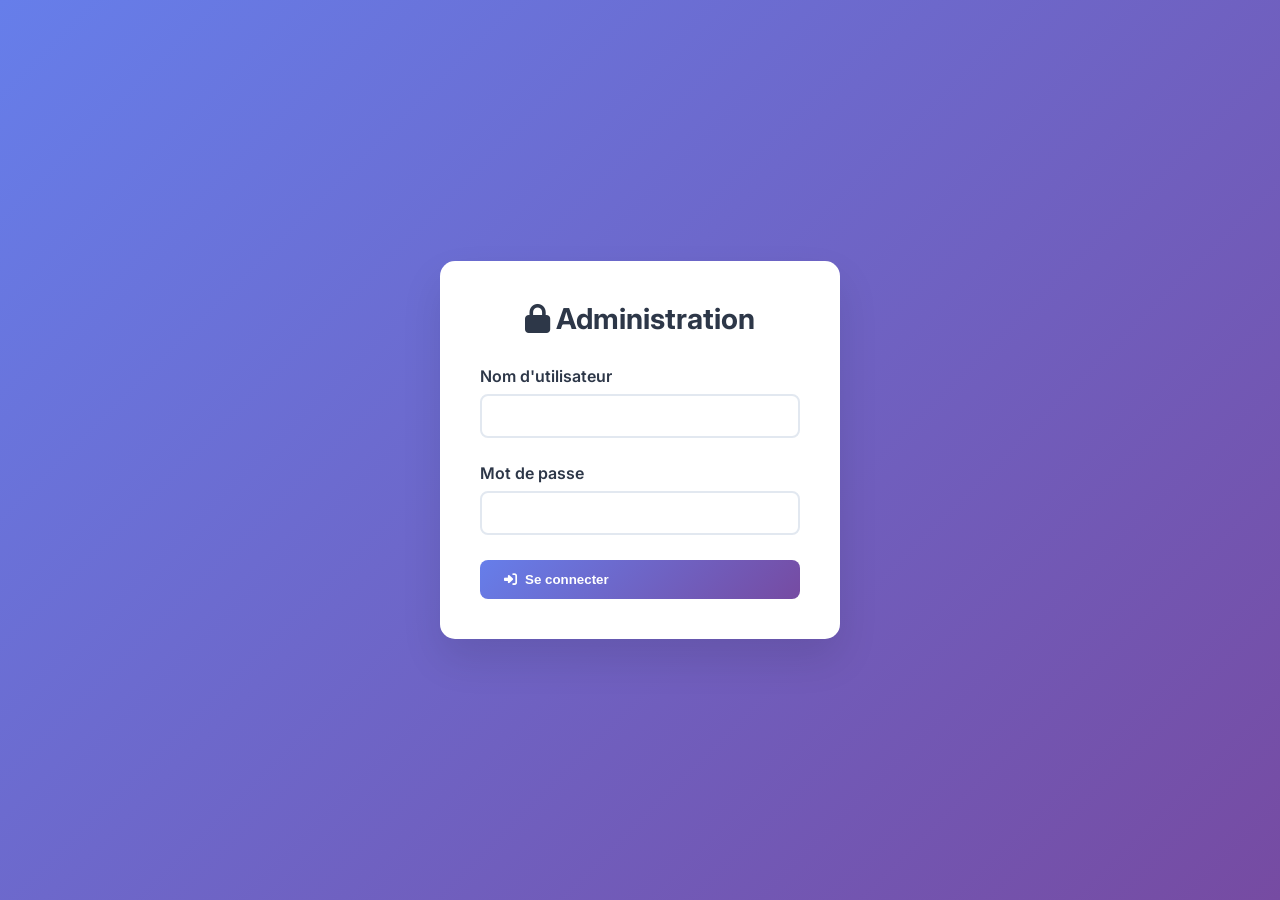
==== admin.html @ 39a8348c "fix: Merge remote changes and resolve conflicts" ====
<!DOCTYPE html>
<html lang="fr">
<head>
    <meta charset="UTF-8">
    <meta name="viewport" content="width=device-width, initial-scale=1.0">
    <title>Administration - Portfolio Pascal Eloumou</title>
    <link href="https://fonts.googleapis.com/css2?family=Inter:wght@300;400;500;600;700&display=swap" rel="stylesheet">
    <link rel="stylesheet" href="https://cdnjs.cloudflare.com/ajax/libs/font-awesome/6.4.0/css/all.min.css">
    <style>
        * {
            margin: 0;
            padding: 0;
            box-sizing: border-box;
        }

        body {
            font-family: 'Inter', sans-serif;
            background: linear-gradient(135deg, #667eea 0%, #764ba2 100%);
            min-height: 100vh;
            color: #333;
        }

        .admin-container {
            max-width: 1400px;
            margin: 0 auto;
            padding: 20px;
        }

        .admin-header {
            background: white;
            border-radius: 15px;
            padding: 20px 30px;
            margin-bottom: 30px;
            box-shadow: 0 10px 30px rgba(0,0,0,0.1);
            display: flex;
            justify-content: space-between;
            align-items: center;
        }

        .admin-title {
            font-size: 2rem;
            font-weight: 700;
            color: #2d3748;
        }

        .admin-actions {
            display: flex;
            gap: 15px;
        }

        .btn {
            padding: 12px 24px;
            border: none;
            border-radius: 8px;
            font-weight: 600;
            cursor: pointer;
            transition: all 0.3s ease;
            text-decoration: none;
            display: inline-flex;
            align-items: center;
            gap: 8px;
        }

        .btn-primary {
            background: linear-gradient(135deg, #667eea 0%, #764ba2 100%);
            color: white;
        }

        .btn-secondary {
            background: #f7fafc;
            color: #4a5568;
            border: 2px solid #e2e8f0;
        }

        .btn:hover {
            transform: translateY(-2px);
            box-shadow: 0 5px 15px rgba(0,0,0,0.2);
        }

        .admin-grid {
            display: grid;
            grid-template-columns: 300px 1fr;
            gap: 30px;
        }

        .admin-sidebar {
            background: white;
            border-radius: 15px;
            padding: 30px;
            box-shadow: 0 10px 30px rgba(0,0,0,0.1);
            height: fit-content;
        }

        .admin-content {
            background: white;
            border-radius: 15px;
            padding: 30px;
            box-shadow: 0 10px 30px rgba(0,0,0,0.1);
            min-height: 600px;
        }

        .sidebar-menu {
            list-style: none;
        }

        .sidebar-menu li {
            margin-bottom: 10px;
        }

        .sidebar-menu a {
            display: flex;
            align-items: center;
            gap: 12px;
            padding: 15px 20px;
            text-decoration: none;
            color: #4a5568;
            border-radius: 10px;
            transition: all 0.3s ease;
            font-weight: 500;
        }

        .sidebar-menu a:hover,
        .sidebar-menu a.active {
            background: linear-gradient(135deg, #667eea 0%, #764ba2 100%);
            color: white;
            transform: translateX(5px);
        }

        .form-group {
            margin-bottom: 25px;
        }

        .form-label {
            display: block;
            margin-bottom: 8px;
            font-weight: 600;
            color: #2d3748;
        }

        .form-input,
        .form-textarea,
        .form-select {
            width: 100%;
            padding: 12px 16px;
            border: 2px solid #e2e8f0;
            border-radius: 8px;
            font-size: 14px;
            transition: border-color 0.3s ease;
        }

        .form-input:focus,
        .form-textarea:focus,
        .form-select:focus {
            outline: none;
            border-color: #667eea;
            box-shadow: 0 0 0 3px rgba(102, 126, 234, 0.1);
        }

        .form-textarea {
            min-height: 120px;
            resize: vertical;
        }

        .login-container {
            display: flex;
            justify-content: center;
            align-items: center;
            min-height: 100vh;
            padding: 20px;
        }

        .login-form {
            background: white;
            padding: 40px;
            border-radius: 15px;
            box-shadow: 0 20px 40px rgba(0,0,0,0.1);
            width: 100%;
            max-width: 400px;
        }

        .login-title {
            text-align: center;
            margin-bottom: 30px;
            font-size: 1.8rem;
            font-weight: 700;
            color: #2d3748;
        }

        .alert {
            padding: 12px 16px;
            border-radius: 8px;
            margin-bottom: 20px;
            font-weight: 500;
        }

        .alert-success {
            background: #f0fff4;
            color: #22543d;
            border: 1px solid #9ae6b4;
        }

        .alert-error {
            background: #fed7d7;
            color: #742a2a;
            border: 1px solid #feb2b2;
        }

        .hidden {
            display: none;
        }

        .loading {
            display: inline-flex;
            align-items: center;
            gap: 8px;
        }

        .spinner {
            width: 16px;
            height: 16px;
            border: 2px solid #ffffff;
            border-top: 2px solid transparent;
            border-radius: 50%;
            animation: spin 1s linear infinite;
        }

        @keyframes spin {
            0% { transform: rotate(0deg); }
            100% { transform: rotate(360deg); }
        }

        .file-upload {
            position: relative;
            display: inline-block;
            cursor: pointer;
            width: 100%;
        }

        .file-upload input[type=file] {
            position: absolute;
            opacity: 0;
            width: 100%;
            height: 100%;
            cursor: pointer;
        }

        .file-upload-label {
            display: flex;
            align-items: center;
            justify-content: center;
            gap: 10px;
            padding: 40px 20px;
            border: 2px dashed #cbd5e0;
            border-radius: 8px;
            background: #f7fafc;
            transition: all 0.3s ease;
        }

        .file-upload:hover .file-upload-label {
            border-color: #667eea;
            background: #edf2f7;
        }

        @media (max-width: 768px) {
            .admin-grid {
                grid-template-columns: 1fr;
            }
            
            .admin-header {
                flex-direction: column;
                gap: 20px;
                text-align: center;
            }
        }
    </style>
</head>
<body>
    <!-- Login Form -->
    <div id="loginContainer" class="login-container">
        <form id="loginForm" class="login-form">
            <h2 class="login-title">
                <i class="fas fa-lock"></i>
                Administration
            </h2>
            <div id="loginAlert"></div>
            <div class="form-group">
                <label class="form-label" for="username">Nom d'utilisateur</label>
                <input type="text" id="username" class="form-input" required>
            </div>
            <div class="form-group">
                <label class="form-label" for="password">Mot de passe</label>
                <input type="password" id="password" class="form-input" required>
            </div>
            <button type="submit" class="btn btn-primary" style="width: 100%;">
                <i class="fas fa-sign-in-alt"></i>
                Se connecter
            </button>
        </form>
    </div>

    <!-- Admin Interface -->
    <div id="adminInterface" class="admin-container hidden">
        <header class="admin-header">
            <h1 class="admin-title">
                <i class="fas fa-cog"></i>
                Administration Portfolio
            </h1>
            <div class="admin-actions">
                <a href="index.html" target="_blank" class="btn btn-secondary">
                    <i class="fas fa-eye"></i>
                    Voir le site
                </a>
                <button id="saveAllBtn" class="btn btn-primary">
                    <i class="fas fa-save"></i>
                    Sauvegarder
                </button>
                <button id="logoutBtn" class="btn btn-secondary">
                    <i class="fas fa-sign-out-alt"></i>
                    Déconnexion
                </button>
            </div>
        </header>

        <div class="admin-grid">
            <aside class="admin-sidebar">
                <ul class="sidebar-menu">
                    <li><a href="#" data-section="dashboard" class="active">
                        <i class="fas fa-chart-dashboard"></i>
                        Tableau de bord
                    </a></li>
                    <li><a href="#" data-section="profile">
                        <i class="fas fa-user"></i>
                        Profil
                    </a></li>
                    <li><a href="#" data-section="experiences">
                        <i class="fas fa-briefcase"></i>
                        Expériences
                    </a></li>
                    <li><a href="#" data-section="education">
                        <i class="fas fa-graduation-cap"></i>
                        Formation
                    </a></li>
                    <li><a href="#" data-section="skills">
                        <i class="fas fa-code"></i>
                        Compétences
                    </a></li>
                    <li><a href="#" data-section="projects">
                        <i class="fas fa-project-diagram"></i>
                        Projets
                    </a></li>
                    <li><a href="#" data-section="visitors">
                        <i class="fas fa-users"></i>
                        Visiteurs
                    </a></li>
                    <li><a href="#" data-section="seo">
                        <i class="fas fa-search"></i>
                        SEO
                    </a></li>
                    <li><a href="#" data-section="settings">
                        <i class="fas fa-cog"></i>
                        Paramètres
                    </a></li>
                </ul>
            </aside>

            <main class="admin-content">
                <div id="contentArea">
                    <!-- Le contenu sera chargé dynamiquement ici -->
                </div>
            </main>
        </div>
    </div>

    <script src="database.js"></script>
    <script src="upload-handler.js"></script>
    <script src="preview-system.js"></script>
    <script src="admin.js"></script>
</body>
</html>
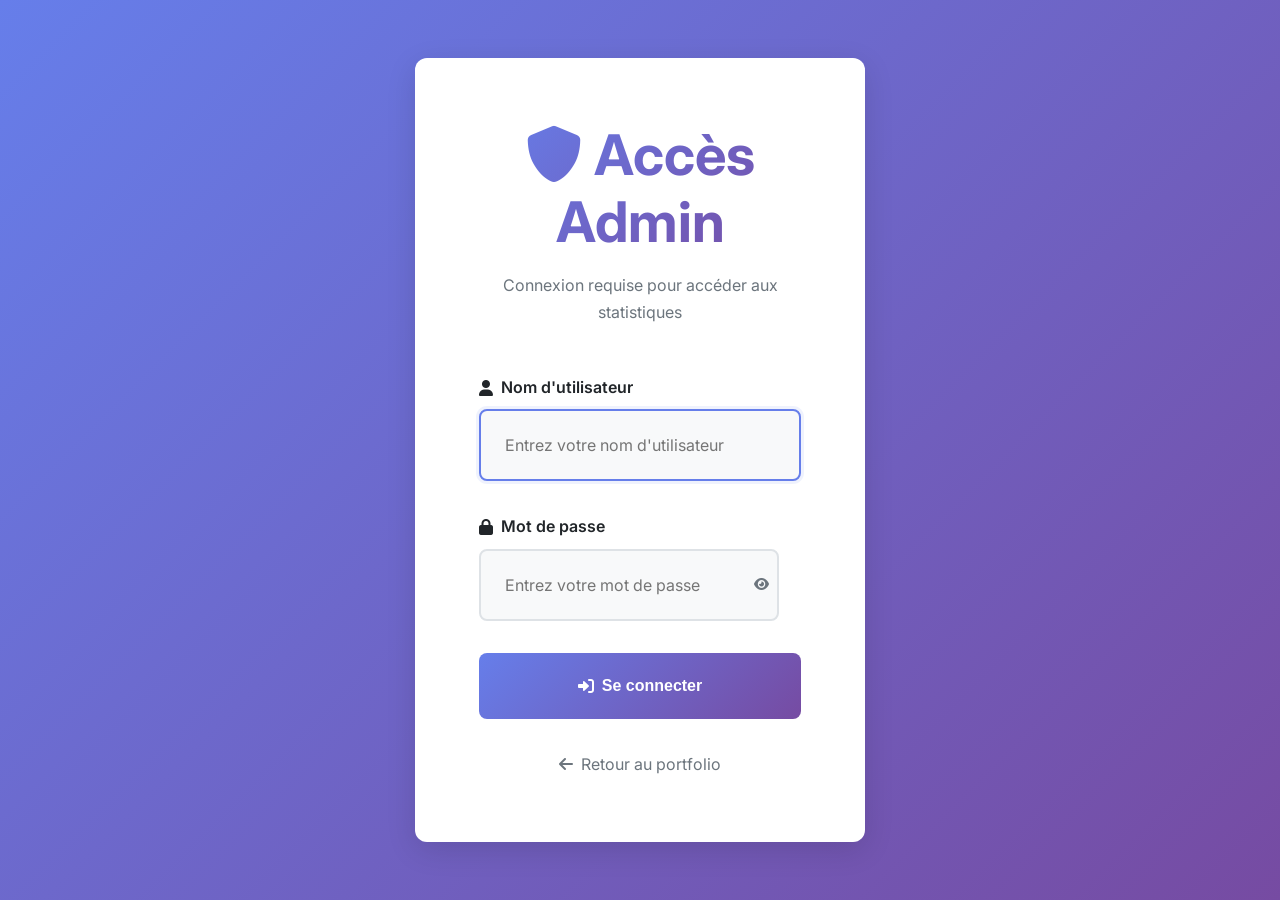
==== commit e35c192f: "feat: Ajout systÃ¨me admin avec authentification, analytics et sÃ©curisation des identifiants" ====
--- a/admin.html
+++ b/admin.html
@@ -3,377 +3,209 @@
 <head>
     <meta charset="UTF-8">
     <meta name="viewport" content="width=device-width, initial-scale=1.0">
-    <title>Administration - Portfolio Pascal Eloumou</title>
-    <link href="https://fonts.googleapis.com/css2?family=Inter:wght@300;400;500;600;700&display=swap" rel="stylesheet">
-    <link rel="stylesheet" href="https://cdnjs.cloudflare.com/ajax/libs/font-awesome/6.4.0/css/all.min.css">
+    <title>Admin - Statistiques de Visites | Pascal Aurèle ELOUMOU</title>
+    <link rel="stylesheet" href="styles.css">
+    <link href="https://cdnjs.cloudflare.com/ajax/libs/font-awesome/6.0.0/css/all.min.css" rel="stylesheet">
+    <link href="https://fonts.googleapis.com/css2?family=Inter:wght@300;400;500;600;700;800&display=swap" rel="stylesheet">
     <style>
-        * {
-            margin: 0;
-            padding: 0;
-            box-sizing: border-box;
-        }
-
-        body {
-            font-family: 'Inter', sans-serif;
-            background: linear-gradient(135deg, #667eea 0%, #764ba2 100%);
-            min-height: 100vh;
-            color: #333;
-        }
-
         .admin-container {
             max-width: 1400px;
             margin: 0 auto;
-            padding: 20px;
-        }
-
+            padding: var(--space-xl);
+            background: var(--bg-secondary);
+            min-height: 100vh;
+        }
+        
         .admin-header {
-            background: white;
-            border-radius: 15px;
-            padding: 20px 30px;
-            margin-bottom: 30px;
-            box-shadow: 0 10px 30px rgba(0,0,0,0.1);
+            background: var(--gradient-primary);
+            color: white;
+            padding: var(--space-xl);
+            border-radius: var(--radius-lg);
+            margin-bottom: var(--space-xl);
             display: flex;
             justify-content: space-between;
             align-items: center;
         }
-
-        .admin-title {
-            font-size: 2rem;
-            font-weight: 700;
-            color: #2d3748;
-        }
-
-        .admin-actions {
-            display: flex;
-            gap: 15px;
-        }
-
-        .btn {
-            padding: 12px 24px;
-            border: none;
-            border-radius: 8px;
-            font-weight: 600;
-            cursor: pointer;
-            transition: all 0.3s ease;
+        
+        .admin-header h1 {
+            color: white;
+            margin: 0;
+        }
+        
+        .back-btn {
+            background: rgba(255, 255, 255, 0.2);
+            color: white;
+            border: 2px solid white;
+            padding: var(--space-sm) var(--space-lg);
+            border-radius: var(--radius-md);
             text-decoration: none;
             display: inline-flex;
             align-items: center;
-            gap: 8px;
-        }
-
-        .btn-primary {
-            background: linear-gradient(135deg, #667eea 0%, #764ba2 100%);
-            color: white;
-        }
-
-        .btn-secondary {
-            background: #f7fafc;
-            color: #4a5568;
-            border: 2px solid #e2e8f0;
-        }
-
-        .btn:hover {
+            gap: var(--space-xs);
+            transition: all var(--transition-base);
+        }
+        
+        .back-btn:hover {
+            background: white;
+            color: var(--primary);
+        }
+        
+        .stats-grid {
+            display: grid;
+            grid-template-columns: repeat(auto-fit, minmax(250px, 1fr));
+            gap: var(--space-lg);
+            margin-bottom: var(--space-xl);
+        }
+        
+        .stat-card {
+            background: var(--bg-primary);
+            padding: var(--space-lg);
+            border-radius: var(--radius-lg);
+            box-shadow: var(--shadow-md);
+            transition: transform var(--transition-base);
+        }
+        
+        .stat-card:hover {
+            transform: translateY(-5px);
+        }
+        
+        .stat-card h3 {
+            color: var(--text-secondary);
+            font-size: 0.9rem;
+            margin-bottom: var(--space-sm);
+            text-transform: uppercase;
+            letter-spacing: 1px;
+        }
+        
+        .stat-value {
+            font-size: 2.5rem;
+            font-weight: var(--font-weight-extrabold);
+            background: var(--gradient-primary);
+            -webkit-background-clip: text;
+            -webkit-text-fill-color: transparent;
+            background-clip: text;
+        }
+        
+        .charts-section {
+            display: grid;
+            grid-template-columns: repeat(auto-fit, minmax(400px, 1fr));
+            gap: var(--space-xl);
+            margin-bottom: var(--space-xl);
+        }
+        
+        .chart-card {
+            background: var(--bg-primary);
+            padding: var(--space-lg);
+            border-radius: var(--radius-lg);
+            box-shadow: var(--shadow-md);
+        }
+        
+        .chart-card h2 {
+            color: var(--primary);
+            margin-bottom: var(--space-lg);
+            border-bottom: 2px solid var(--border-color);
+            padding-bottom: var(--space-sm);
+        }
+        
+        .chart-item {
+            display: flex;
+            justify-content: space-between;
+            align-items: center;
+            padding: var(--space-sm);
+            margin-bottom: var(--space-xs);
+            background: var(--bg-secondary);
+            border-radius: var(--radius-sm);
+        }
+        
+        .chart-label {
+            font-weight: var(--font-weight-medium);
+            color: var(--text-primary);
+        }
+        
+        .chart-bar {
+            height: 8px;
+            background: var(--gradient-primary);
+            border-radius: var(--radius-full);
+            margin-top: var(--space-xs);
+        }
+        
+        .loading {
+            text-align: center;
+            padding: var(--space-2xl);
+            color: var(--text-secondary);
+        }
+        
+        .no-data {
+            text-align: center;
+            padding: var(--space-2xl);
+            color: var(--text-secondary);
+        }
+        
+        .refresh-btn {
+            background: var(--gradient-primary);
+            color: white;
+            border: none;
+            padding: var(--space-sm) var(--space-lg);
+            border-radius: var(--radius-md);
+            cursor: pointer;
+            font-weight: var(--font-weight-semibold);
+            display: inline-flex;
+            align-items: center;
+            gap: var(--space-xs);
+            margin-top: var(--space-md);
+        }
+        
+        .refresh-btn:hover {
             transform: translateY(-2px);
-            box-shadow: 0 5px 15px rgba(0,0,0,0.2);
-        }
-
-        .admin-grid {
-            display: grid;
-            grid-template-columns: 300px 1fr;
-            gap: 30px;
-        }
-
-        .admin-sidebar {
-            background: white;
-            border-radius: 15px;
-            padding: 30px;
-            box-shadow: 0 10px 30px rgba(0,0,0,0.1);
-            height: fit-content;
-        }
-
-        .admin-content {
-            background: white;
-            border-radius: 15px;
-            padding: 30px;
-            box-shadow: 0 10px 30px rgba(0,0,0,0.1);
-            min-height: 600px;
-        }
-
-        .sidebar-menu {
-            list-style: none;
-        }
-
-        .sidebar-menu li {
-            margin-bottom: 10px;
-        }
-
-        .sidebar-menu a {
-            display: flex;
-            align-items: center;
-            gap: 12px;
-            padding: 15px 20px;
-            text-decoration: none;
-            color: #4a5568;
-            border-radius: 10px;
-            transition: all 0.3s ease;
-            font-weight: 500;
-        }
-
-        .sidebar-menu a:hover,
-        .sidebar-menu a.active {
-            background: linear-gradient(135deg, #667eea 0%, #764ba2 100%);
-            color: white;
-            transform: translateX(5px);
-        }
-
-        .form-group {
-            margin-bottom: 25px;
-        }
-
-        .form-label {
-            display: block;
-            margin-bottom: 8px;
-            font-weight: 600;
-            color: #2d3748;
-        }
-
-        .form-input,
-        .form-textarea,
-        .form-select {
-            width: 100%;
-            padding: 12px 16px;
-            border: 2px solid #e2e8f0;
-            border-radius: 8px;
-            font-size: 14px;
-            transition: border-color 0.3s ease;
-        }
-
-        .form-input:focus,
-        .form-textarea:focus,
-        .form-select:focus {
-            outline: none;
-            border-color: #667eea;
-            box-shadow: 0 0 0 3px rgba(102, 126, 234, 0.1);
-        }
-
-        .form-textarea {
-            min-height: 120px;
-            resize: vertical;
-        }
-
-        .login-container {
-            display: flex;
-            justify-content: center;
-            align-items: center;
-            min-height: 100vh;
-            padding: 20px;
-        }
-
-        .login-form {
-            background: white;
-            padding: 40px;
-            border-radius: 15px;
-            box-shadow: 0 20px 40px rgba(0,0,0,0.1);
-            width: 100%;
-            max-width: 400px;
-        }
-
-        .login-title {
-            text-align: center;
-            margin-bottom: 30px;
-            font-size: 1.8rem;
-            font-weight: 700;
-            color: #2d3748;
-        }
-
-        .alert {
-            padding: 12px 16px;
-            border-radius: 8px;
-            margin-bottom: 20px;
-            font-weight: 500;
-        }
-
-        .alert-success {
-            background: #f0fff4;
-            color: #22543d;
-            border: 1px solid #9ae6b4;
-        }
-
-        .alert-error {
-            background: #fed7d7;
-            color: #742a2a;
-            border: 1px solid #feb2b2;
-        }
-
-        .hidden {
-            display: none;
-        }
-
-        .loading {
-            display: inline-flex;
-            align-items: center;
-            gap: 8px;
-        }
-
-        .spinner {
-            width: 16px;
-            height: 16px;
-            border: 2px solid #ffffff;
-            border-top: 2px solid transparent;
-            border-radius: 50%;
-            animation: spin 1s linear infinite;
-        }
-
-        @keyframes spin {
-            0% { transform: rotate(0deg); }
-            100% { transform: rotate(360deg); }
-        }
-
-        .file-upload {
-            position: relative;
-            display: inline-block;
-            cursor: pointer;
-            width: 100%;
-        }
-
-        .file-upload input[type=file] {
-            position: absolute;
-            opacity: 0;
-            width: 100%;
-            height: 100%;
-            cursor: pointer;
-        }
-
-        .file-upload-label {
-            display: flex;
-            align-items: center;
-            justify-content: center;
-            gap: 10px;
-            padding: 40px 20px;
-            border: 2px dashed #cbd5e0;
-            border-radius: 8px;
-            background: #f7fafc;
-            transition: all 0.3s ease;
-        }
-
-        .file-upload:hover .file-upload-label {
-            border-color: #667eea;
-            background: #edf2f7;
-        }
-
+            box-shadow: var(--shadow-md);
+        }
+        
         @media (max-width: 768px) {
-            .admin-grid {
+            .charts-section {
                 grid-template-columns: 1fr;
             }
             
             .admin-header {
                 flex-direction: column;
-                gap: 20px;
+                gap: var(--space-md);
                 text-align: center;
             }
         }
     </style>
 </head>
 <body>
-    <!-- Login Form -->
-    <div id="loginContainer" class="login-container">
-        <form id="loginForm" class="login-form">
-            <h2 class="login-title">
-                <i class="fas fa-lock"></i>
-                Administration
-            </h2>
-            <div id="loginAlert"></div>
-            <div class="form-group">
-                <label class="form-label" for="username">Nom d'utilisateur</label>
-                <input type="text" id="username" class="form-input" required>
+    <div class="admin-container">
+        <div class="admin-header">
+            <h1><i class="fas fa-chart-line"></i> Statistiques de Visites</h1>
+            <div style="display: flex; gap: var(--space-sm);">
+                <button onclick="AuthSystem.logout(); window.location.href='login.html';" class="back-btn" style="background: rgba(255, 0, 0, 0.1); border-color: rgba(255, 0, 0, 0.3);">
+                    <i class="fas fa-sign-out-alt"></i> Déconnexion
+                </button>
+                <a href="index.html" class="back-btn">
+                    <i class="fas fa-arrow-left"></i> Retour au Portfolio
+                </a>
             </div>
-            <div class="form-group">
-                <label class="form-label" for="password">Mot de passe</label>
-                <input type="password" id="password" class="form-input" required>
+        </div>
+        
+        <div id="stats-container">
+            <div class="loading">
+                <i class="fas fa-spinner fa-spin"></i> Chargement des statistiques...
             </div>
-            <button type="submit" class="btn btn-primary" style="width: 100%;">
-                <i class="fas fa-sign-in-alt"></i>
-                Se connecter
-            </button>
-        </form>
-    </div>
-
-    <!-- Admin Interface -->
-    <div id="adminInterface" class="admin-container hidden">
-        <header class="admin-header">
-            <h1 class="admin-title">
-                <i class="fas fa-cog"></i>
-                Administration Portfolio
-            </h1>
-            <div class="admin-actions">
-                <a href="index.html" target="_blank" class="btn btn-secondary">
-                    <i class="fas fa-eye"></i>
-                    Voir le site
-                </a>
-                <button id="saveAllBtn" class="btn btn-primary">
-                    <i class="fas fa-save"></i>
-                    Sauvegarder
-                </button>
-                <button id="logoutBtn" class="btn btn-secondary">
-                    <i class="fas fa-sign-out-alt"></i>
-                    Déconnexion
-                </button>
-            </div>
-        </header>
-
-        <div class="admin-grid">
-            <aside class="admin-sidebar">
-                <ul class="sidebar-menu">
-                    <li><a href="#" data-section="dashboard" class="active">
-                        <i class="fas fa-chart-dashboard"></i>
-                        Tableau de bord
-                    </a></li>
-                    <li><a href="#" data-section="profile">
-                        <i class="fas fa-user"></i>
-                        Profil
-                    </a></li>
-                    <li><a href="#" data-section="experiences">
-                        <i class="fas fa-briefcase"></i>
-                        Expériences
-                    </a></li>
-                    <li><a href="#" data-section="education">
-                        <i class="fas fa-graduation-cap"></i>
-                        Formation
-                    </a></li>
-                    <li><a href="#" data-section="skills">
-                        <i class="fas fa-code"></i>
-                        Compétences
-                    </a></li>
-                    <li><a href="#" data-section="projects">
-                        <i class="fas fa-project-diagram"></i>
-                        Projets
-                    </a></li>
-                    <li><a href="#" data-section="visitors">
-                        <i class="fas fa-users"></i>
-                        Visiteurs
-                    </a></li>
-                    <li><a href="#" data-section="seo">
-                        <i class="fas fa-search"></i>
-                        SEO
-                    </a></li>
-                    <li><a href="#" data-section="settings">
-                        <i class="fas fa-cog"></i>
-                        Paramètres
-                    </a></li>
-                </ul>
-            </aside>
-
-            <main class="admin-content">
-                <div id="contentArea">
-                    <!-- Le contenu sera chargé dynamiquement ici -->
-                </div>
-            </main>
         </div>
     </div>
-
-    <script src="database.js"></script>
-    <script src="upload-handler.js"></script>
-    <script src="preview-system.js"></script>
+    
+    <script src="config.js"></script>
+    <script src="auth.js"></script>
+    <script src="analytics.js"></script>
     <script src="admin.js"></script>
+    <script>
+        // Vérifier l'authentification avant d'afficher le dashboard
+        document.addEventListener('DOMContentLoaded', () => {
+            if (!AuthSystem.requireAuth()) {
+                // Redirection vers login si pas authentifié
+                return;
+            }
+        });
+    </script>
 </body>
-</html>+</html>
--- a/styles.css
+++ b/styles.css
@@ -0,0 +1,1265 @@
+/* ============================================================================
+   CSS VARIABLES - Theme System for Light & Dark Mode
+   ============================================================================ */
+   :root {
+    /* Light Theme Colors */
+    --bg-primary: #ffffff;
+    --bg-secondary: #f8f9fa;
+    --bg-tertiary: #e9ecef;
+    --text-primary: #212529;
+    --text-secondary: #6c757d;
+    --text-tertiary: #adb5bd;
+    --border-color: #dee2e6;
+    --shadow-sm: 0 2px 4px rgba(0, 0, 0, 0.05);
+    --shadow-md: 0 4px 15px rgba(0, 0, 0, 0.08);
+    --shadow-lg: 0 8px 30px rgba(0, 0, 0, 0.12);
+    
+    /* Brand Colors */
+    --primary: #667eea;
+    --primary-dark: #5568d3;
+    --secondary: #764ba2;
+    --accent: #f093fb;
+    --success: #28a745;
+    --danger: #dc3545;
+    --warning: #ffc107;
+    --info: #17a2b8;
+    
+    /* Gradient */
+    --gradient-primary: linear-gradient(135deg, #667eea 0%, #764ba2 100%);
+    --gradient-secondary: linear-gradient(135deg, #f093fb 0%, #f5576c 100%);
+    
+    /* Spacing */
+    --space-xs: 0.5rem;
+    --space-sm: 1rem;
+    --space-md: 1.5rem;
+    --space-lg: 2rem;
+    --space-xl: 3rem;
+    --space-2xl: 4rem;
+    
+    /* Typography */
+    --font-primary: 'Inter', sans-serif;
+    --font-weight-light: 300;
+    --font-weight-regular: 400;
+    --font-weight-medium: 500;
+    --font-weight-semibold: 600;
+    --font-weight-bold: 700;
+    --font-weight-extrabold: 800;
+    
+    /* Transitions */
+    --transition-fast: 0.2s ease;
+    --transition-base: 0.3s ease;
+    --transition-slow: 0.5s ease;
+    
+    /* Border Radius */
+    --radius-sm: 4px;
+    --radius-md: 8px;
+    --radius-lg: 12px;
+    --radius-xl: 16px;
+    --radius-full: 9999px;
+    
+    /* Layout */
+    --nav-height: 70px;
+    --max-width: 1200px;
+}
+
+/* Dark Theme */
+[data-theme="dark"] {
+    --bg-primary: #1a1a2e;
+    --bg-secondary: #16213e;
+    --bg-tertiary: #0f3460;
+    --text-primary: #eaeaea;
+    --text-secondary: #b8b8b8;
+    --text-tertiary: #888888;
+    --border-color: #2d3748;
+    --shadow-sm: 0 2px 4px rgba(0, 0, 0, 0.3);
+    --shadow-md: 0 4px 15px rgba(0, 0, 0, 0.5);
+    --shadow-lg: 0 8px 30px rgba(0, 0, 0, 0.7);
+}
+
+/* ============================================================================
+   BASE STYLES - Mobile First Approach
+   ============================================================================ */
+* {
+    margin: 0;
+    padding: 0;
+    box-sizing: border-box;
+}
+
+html {
+    scroll-behavior: smooth;
+    font-size: 16px;
+}
+
+body {
+    font-family: var(--font-primary);
+    background-color: var(--bg-secondary);
+    color: var(--text-primary);
+    line-height: 1.7;
+    transition: background-color var(--transition-base), color var(--transition-base);
+    overflow-x: hidden;
+}
+
+body.loading {
+    overflow: hidden;
+}
+
+/* Typography */
+h1, h2, h3, h4, h5, h6 {
+    font-weight: var(--font-weight-bold);
+    color: var(--text-primary);
+    line-height: 1.2;
+    margin-bottom: var(--space-sm);
+}
+
+h1 { font-size: clamp(2rem, 5vw, 3.5rem); }
+h2 { font-size: clamp(1.75rem, 4vw, 2.5rem); }
+h3 { font-size: clamp(1.25rem, 3vw, 1.75rem); }
+h4 { font-size: clamp(1.1rem, 2.5vw, 1.35rem); }
+
+p {
+    margin-bottom: var(--space-sm);
+}
+
+a {
+    color: var(--primary);
+    text-decoration: none;
+    transition: color var(--transition-fast);
+}
+
+a:hover {
+    color: var(--primary-dark);
+}
+
+/* ============================================================================
+   NAVIGATION - Mobile First with Sticky Behavior
+   ============================================================================ */
+.mobile-menu-toggle {
+    position: fixed;
+    top: var(--space-sm);
+    right: var(--space-sm);
+    z-index: 9999;
+    background: var(--gradient-primary);
+    color: white;
+    border: none;
+    width: 50px;
+    height: 50px;
+    border-radius: var(--radius-full);
+    font-size: 1.25rem;
+    cursor: pointer;
+    box-shadow: var(--shadow-lg);
+    transition: transform var(--transition-fast);
+    display: flex;
+    align-items: center;
+    justify-content: center;
+}
+
+.mobile-menu-toggle:hover {
+    transform: scale(1.05);
+}
+
+.mobile-menu-toggle:active {
+    transform: scale(0.95);
+}
+
+nav {
+    position: fixed;
+    top: 0;
+    right: -100%;
+    width: 280px;
+    height: 100vh;
+    background: var(--bg-primary);
+    box-shadow: var(--shadow-lg);
+    z-index: 9998;
+    transition: right var(--transition-base);
+    overflow-y: auto;
+    padding: var(--space-lg);
+}
+
+nav.active {
+    right: 0;
+}
+
+.nav-container {
+    display: flex;
+    flex-direction: column;
+    height: 100%;
+}
+
+.nav-header {
+    display: flex;
+    justify-content: space-between;
+    align-items: center;
+    margin-bottom: var(--space-xl);
+    padding-bottom: var(--space-md);
+    border-bottom: 2px solid var(--border-color);
+}
+
+.logo {
+    font-size: 1.5rem;
+    font-weight: var(--font-weight-extrabold);
+    background: var(--gradient-primary);
+    -webkit-background-clip: text;
+    -webkit-text-fill-color: transparent;
+    background-clip: text;
+}
+
+.close-menu {
+    background: none;
+    border: none;
+    font-size: 1.5rem;
+    color: var(--text-primary);
+    cursor: pointer;
+    padding: var(--space-xs);
+    transition: transform var(--transition-fast);
+}
+
+.close-menu:hover {
+    transform: rotate(90deg);
+}
+
+.nav-links {
+    list-style: none;
+    display: flex;
+    flex-direction: column;
+    gap: var(--space-xs);
+    margin-bottom: var(--space-xl);
+    flex: 1;
+}
+
+.nav-links a {
+    display: block;
+    padding: var(--space-sm) var(--space-md);
+    color: var(--text-primary);
+    font-weight: var(--font-weight-medium);
+    border-radius: var(--radius-md);
+    transition: all var(--transition-fast);
+}
+
+.nav-links a:hover {
+    background: var(--gradient-primary);
+    color: white;
+    transform: translateX(5px);
+}
+
+.nav-controls {
+    display: flex;
+    flex-direction: column;
+    gap: var(--space-sm);
+}
+
+.language-toggle {
+    display: flex;
+    border: 2px solid var(--border-color);
+    border-radius: var(--radius-md);
+    overflow: hidden;
+    background: var(--bg-secondary);
+}
+
+.lang-btn {
+    flex: 1;
+    background: none;
+    border: none;
+    padding: var(--space-sm);
+    cursor: pointer;
+    font-weight: var(--font-weight-semibold);
+    color: var(--text-secondary);
+    transition: all var(--transition-fast);
+}
+
+.lang-btn.active {
+    background: var(--gradient-primary);
+    color: white;
+}
+
+.theme-toggle,
+.print-btn,
+.admin-btn {
+    background: var(--bg-secondary);
+    border: 2px solid var(--border-color);
+    color: var(--text-primary);
+    padding: var(--space-sm);
+    border-radius: var(--radius-md);
+    cursor: pointer;
+    font-size: 1.25rem;
+    transition: all var(--transition-fast);
+    display: flex;
+    align-items: center;
+    justify-content: center;
+    text-decoration: none;
+}
+
+.theme-toggle:hover,
+.print-btn:hover,
+.admin-btn:hover {
+    background: var(--gradient-primary);
+    color: white;
+    border-color: var(--primary);
+    transform: translateY(-2px);
+}
+
+/* ============================================================================
+   HERO SECTION - Mobile First
+   ============================================================================ */
+.hero {
+    background: var(--gradient-primary);
+    color: white;
+    padding: calc(var(--nav-height) + var(--space-xl)) var(--space-md) var(--space-2xl);
+    min-height: 100vh;
+    display: flex;
+    align-items: center;
+}
+
+.hero-content {
+    max-width: var(--max-width);
+    margin: 0 auto;
+    display: flex;
+    flex-direction: column-reverse;
+    gap: var(--space-xl);
+    width: 100%;
+}
+
+.hero-text {
+    flex: 1;
+    text-align: center;
+}
+
+.hero-tagline {
+    font-size: clamp(0.9rem, 2vw, 1.1rem);
+    font-weight: var(--font-weight-semibold);
+    text-transform: uppercase;
+    letter-spacing: 2px;
+    margin-bottom: var(--space-sm);
+    opacity: 0.9;
+}
+
+.hero h1 {
+    color: white;
+    margin-bottom: var(--space-md);
+    line-height: 1.2;
+}
+
+.hero .description {
+    font-size: clamp(1rem, 2vw, 1.2rem);
+    margin-bottom: var(--space-lg);
+    opacity: 0.95;
+    line-height: 1.6;
+}
+
+.availability-badge {
+    display: inline-block;
+    background: rgba(255, 255, 255, 0.2);
+    backdrop-filter: blur(10px);
+    padding: var(--space-sm) var(--space-md);
+    border-radius: var(--radius-full);
+    font-size: 0.9rem;
+    font-weight: var(--font-weight-semibold);
+    margin-bottom: var(--space-lg);
+    border: 2px solid rgba(255, 255, 255, 0.3);
+}
+
+.cta-buttons {
+    display: flex;
+    flex-direction: column;
+    gap: var(--space-sm);
+    margin-top: var(--space-lg);
+}
+
+.btn {
+    display: inline-flex;
+    align-items: center;
+    justify-content: center;
+    gap: var(--space-xs);
+    padding: var(--space-md) var(--space-lg);
+    border-radius: var(--radius-md);
+    font-weight: var(--font-weight-semibold);
+    transition: all var(--transition-base);
+    cursor: pointer;
+    border: 2px solid transparent;
+    text-decoration: none;
+}
+
+.btn-primary {
+    background-color: white;
+    color: var(--primary);
+}
+
+.btn-primary:hover {
+    background-color: var(--bg-secondary);
+    transform: translateY(-2px);
+    box-shadow: 0 10px 25px rgba(0, 0, 0, 0.2);
+}
+
+.btn-secondary {
+    background-color: transparent;
+    border-color: white;
+    color: white;
+}
+
+.btn-secondary:hover {
+    background-color: white;
+    color: var(--secondary);
+    transform: translateY(-2px);
+}
+
+.btn-outline {
+    background-color: rgba(255, 255, 255, 0.1);
+    border-color: white;
+    color: white;
+    backdrop-filter: blur(10px);
+}
+
+.btn-outline:hover {
+    background-color: rgba(255, 255, 255, 0.2);
+    transform: translateY(-2px);
+}
+
+.hero-image {
+    flex: 1;
+    display: flex;
+    flex-direction: column;
+    align-items: center;
+    gap: var(--space-lg);
+}
+
+#profile-photo {
+    width: 100%;
+    max-width: 250px;
+    height: auto;
+    aspect-ratio: 1 / 1;
+    border-radius: 50%;
+    border: 6px solid rgba(255, 255, 255, 0.3);
+    object-fit: cover;
+    box-shadow: 0 10px 40px rgba(0, 0, 0, 0.3);
+    transition: transform var(--transition-base);
+}
+
+#profile-photo:hover {
+    transform: scale(1.05);
+}
+
+.hero-stats {
+    display: grid;
+    grid-template-columns: repeat(3, 1fr);
+    gap: var(--space-md);
+    width: 100%;
+    max-width: 400px;
+}
+
+.stat-item {
+    text-align: center;
+    background: rgba(255, 255, 255, 0.1);
+    backdrop-filter: blur(10px);
+    padding: var(--space-md);
+    border-radius: var(--radius-lg);
+    border: 1px solid rgba(255, 255, 255, 0.2);
+}
+
+.stat-number {
+    font-size: 2rem;
+    font-weight: var(--font-weight-extrabold);
+    color: white;
+    margin-bottom: var(--space-xs);
+}
+
+.stat-label {
+    font-size: 0.8rem;
+    opacity: 0.9;
+}
+
+/* ============================================================================
+   MAIN SECTIONS - Mobile First Layout
+   ============================================================================ */
+main > section {
+    padding: var(--space-2xl) var(--space-md);
+    max-width: var(--max-width);
+    margin: 0 auto;
+}
+
+main > section:nth-child(even) {
+    background-color: var(--bg-primary);
+}
+
+.section-header {
+    text-align: center;
+    margin-bottom: var(--space-2xl);
+}
+
+.section-title {
+    font-size: clamp(2rem, 5vw, 2.5rem);
+    margin-bottom: var(--space-sm);
+    background: var(--gradient-primary);
+    -webkit-background-clip: text;
+    -webkit-text-fill-color: transparent;
+    background-clip: text;
+}
+
+.section-subtitle {
+    font-size: clamp(1rem, 2vw, 1.2rem);
+    color: var(--text-secondary);
+    max-width: 600px;
+    margin: 0 auto;
+}
+
+/* About Section */
+#about {
+    text-align: center;
+}
+
+.about-content {
+    max-width: 800px;
+    margin: 0 auto;
+    font-size: 1.1rem;
+    line-height: 1.8;
+    color: var(--text-secondary);
+}
+
+/* Skills Section */
+.skills-container {
+    display: grid;
+    grid-template-columns: 1fr;
+    gap: var(--space-lg);
+}
+
+.skill-category {
+    background: var(--bg-primary);
+    padding: var(--space-lg);
+    border-radius: var(--radius-lg);
+    box-shadow: var(--shadow-md);
+    transition: transform var(--transition-base), box-shadow var(--transition-base);
+}
+
+.skill-category:hover {
+    transform: translateY(-5px);
+    box-shadow: var(--shadow-lg);
+}
+
+.skill-category h3 {
+    color: var(--primary);
+    border-bottom: 2px solid var(--border-color);
+    padding-bottom: var(--space-sm);
+    margin-bottom: var(--space-md);
+    display: flex;
+    align-items: center;
+    gap: var(--space-sm);
+}
+
+.skill-list {
+    list-style: none;
+    display: grid;
+    gap: var(--space-md);
+}
+
+.skill-item {
+    transition: transform var(--transition-fast);
+}
+
+.skill-item:hover {
+    transform: translateX(5px);
+}
+
+.skill-header {
+    display: flex;
+    align-items: center;
+    gap: var(--space-md);
+    margin-bottom: var(--space-xs);
+}
+
+.skill-header i {
+    font-size: 1.5rem;
+    color: var(--secondary);
+    width: 30px;
+    text-align: center;
+}
+
+.skill-name {
+    font-weight: var(--font-weight-semibold);
+    font-size: 1.1rem;
+    color: var(--text-primary);
+}
+
+.skill-details {
+    font-size: 0.95rem;
+    color: var(--text-secondary);
+    margin-left: 46px;
+}
+
+/* Experience & Education Cards */
+.experience-container {
+    display: flex;
+    flex-direction: column;
+    gap: var(--space-xl);
+    position: relative;
+}
+
+.experience-card {
+    background: var(--bg-primary);
+    border: 1px solid var(--border-color);
+    padding: var(--space-lg);
+    border-radius: var(--radius-lg);
+    box-shadow: var(--shadow-md);
+    transition: all var(--transition-base);
+    position: relative;
+}
+
+.experience-card:hover {
+    transform: translateY(-5px);
+    box-shadow: var(--shadow-lg);
+}
+
+.experience-header {
+    display: flex;
+    flex-direction: column;
+    gap: var(--space-sm);
+    margin-bottom: var(--space-md);
+}
+
+.experience-title-block h3 {
+    color: var(--text-primary);
+    margin-bottom: var(--space-xs);
+}
+
+.experience-company {
+    font-weight: var(--font-weight-semibold);
+    color: var(--text-secondary);
+    display: flex;
+    align-items: center;
+    gap: var(--space-xs);
+}
+
+.experience-meta {
+    display: flex;
+    flex-direction: column;
+    gap: var(--space-xs);
+}
+
+.experience-period {
+    color: var(--text-secondary);
+    font-style: italic;
+    font-weight: var(--font-weight-medium);
+    display: flex;
+    align-items: center;
+    gap: var(--space-xs);
+}
+
+.experience-type {
+    display: inline-block;
+    background: var(--gradient-primary);
+    color: white;
+    padding: 4px 12px;
+    border-radius: var(--radius-full);
+    font-size: 0.85rem;
+    font-weight: var(--font-weight-semibold);
+    width: fit-content;
+}
+
+.experience-details {
+    margin-top: var(--space-md);
+}
+
+.detail-block {
+    margin-bottom: var(--space-md);
+}
+
+.detail-block h4 {
+    color: var(--secondary);
+    margin-bottom: var(--space-sm);
+    display: flex;
+    align-items: center;
+    gap: var(--space-xs);
+}
+
+.detail-block.results {
+    background: linear-gradient(135deg, rgba(102, 126, 234, 0.1) 0%, rgba(118, 75, 162, 0.1) 100%);
+    padding: var(--space-md);
+    border-radius: var(--radius-md);
+    border-left: 4px solid var(--primary);
+}
+
+.education-description {
+    color: var(--text-secondary);
+    margin-top: var(--space-sm);
+}
+
+.stack,
+.technologies {
+    display: flex;
+    flex-wrap: wrap;
+    gap: var(--space-xs);
+    margin-top: var(--space-md);
+}
+
+.tech-tag,
+.stack span {
+    background: var(--bg-tertiary);
+    color: var(--text-primary);
+    padding: 6px 12px;
+    border-radius: var(--radius-full);
+    font-size: 0.85rem;
+    font-weight: var(--font-weight-medium);
+    display: inline-flex;
+    align-items: center;
+    gap: 4px;
+    transition: all var(--transition-fast);
+}
+
+.tech-tag:hover,
+.stack span:hover {
+    background: var(--gradient-primary);
+    color: white;
+    transform: translateY(-2px);
+}
+
+/* Projects Section */
+.projects-container {
+    display: grid;
+    grid-template-columns: 1fr;
+    gap: var(--space-xl);
+}
+
+.project-card {
+    background: var(--bg-primary);
+    border-radius: var(--radius-lg);
+    overflow: hidden;
+    box-shadow: var(--shadow-md);
+    transition: all var(--transition-base);
+    display: flex;
+    flex-direction: column;
+}
+
+.project-card:hover {
+    transform: translateY(-8px);
+    box-shadow: var(--shadow-lg);
+}
+
+.project-image {
+    width: 100%;
+    height: 220px;
+    overflow: hidden;
+    position: relative;
+}
+
+.project-image img {
+    width: 100%;
+    height: 100%;
+    object-fit: cover;
+    transition: transform var(--transition-slow);
+}
+
+.project-card:hover .project-image img {
+    transform: scale(1.1);
+}
+
+.project-overlay {
+    position: absolute;
+    top: 0;
+    left: 0;
+    width: 100%;
+    height: 100%;
+    background: rgba(102, 126, 234, 0.9);
+    display: flex;
+    align-items: center;
+    justify-content: center;
+    opacity: 0;
+    transition: opacity var(--transition-base);
+}
+
+.project-card:hover .project-overlay {
+    opacity: 1;
+}
+
+.project-overlay i {
+    font-size: 3rem;
+    color: white;
+}
+
+.project-content {
+    padding: var(--space-lg);
+    flex-grow: 1;
+    display: flex;
+    flex-direction: column;
+}
+
+.project-content h3 {
+    color: var(--primary);
+    margin-bottom: var(--space-sm);
+}
+
+.project-tagline {
+    color: var(--text-secondary);
+    font-style: italic;
+    margin-bottom: var(--space-sm);
+    display: flex;
+    align-items: center;
+    gap: var(--space-xs);
+}
+
+.project-role {
+    color: var(--secondary);
+    margin-bottom: var(--space-md);
+    display: flex;
+    align-items: center;
+    gap: var(--space-xs);
+}
+
+.project-description {
+    flex-grow: 1;
+    margin-bottom: var(--space-md);
+    line-height: 1.6;
+}
+
+.project-content h4 {
+    color: var(--text-primary);
+    margin: var(--space-md) 0 var(--space-sm);
+    display: flex;
+    align-items: center;
+    gap: var(--space-xs);
+}
+
+.project-features {
+    list-style: none;
+    margin-bottom: var(--space-md);
+}
+
+.project-features li {
+    padding: var(--space-xs) 0;
+    color: var(--text-secondary);
+    display: flex;
+    align-items: flex-start;
+    gap: var(--space-sm);
+}
+
+.project-features i {
+    color: var(--success);
+    margin-top: 4px;
+}
+
+/* Certifications Section */
+.certifications-container {
+    display: grid;
+    grid-template-columns: 1fr;
+    gap: var(--space-md);
+}
+
+.certification-card {
+    display: flex;
+    align-items: center;
+    background: var(--bg-primary);
+    padding: var(--space-lg);
+    border-radius: var(--radius-lg);
+    box-shadow: var(--shadow-md);
+    transition: all var(--transition-base);
+    gap: var(--space-md);
+}
+
+.certification-card:hover {
+    transform: translateY(-5px);
+    box-shadow: var(--shadow-lg);
+}
+
+.certification-logo img {
+    width: 60px;
+    height: 60px;
+    object-fit: contain;
+}
+
+.certification-details h3 {
+    font-size: 1.1rem;
+    margin-bottom: var(--space-xs);
+}
+
+.certification-details p {
+    margin: 0;
+    color: var(--text-secondary);
+    display: flex;
+    align-items: center;
+    gap: var(--space-xs);
+}
+
+/* Soft Skills Section */
+.softskills-container {
+    display: grid;
+    grid-template-columns: 1fr;
+    gap: var(--space-sm);
+}
+
+.softskill-item {
+    display: flex;
+    align-items: flex-start;
+    gap: var(--space-md);
+    padding: var(--space-md);
+    background: var(--bg-primary);
+    border-radius: var(--radius-md);
+    transition: all var(--transition-fast);
+}
+
+.softskill-item:hover {
+    background: var(--gradient-primary);
+    color: white;
+    transform: translateX(5px);
+}
+
+.softskill-item i {
+    color: var(--success);
+    font-size: 1.25rem;
+    margin-top: 2px;
+}
+
+.softskill-item:hover i {
+    color: white;
+}
+
+/* Languages Section */
+.languages-container {
+    display: grid;
+    grid-template-columns: 1fr;
+    gap: var(--space-md);
+    max-width: 600px;
+    margin: 0 auto;
+}
+
+.language-item {
+    display: flex;
+    align-items: center;
+    gap: var(--space-md);
+    padding: var(--space-lg);
+    background: var(--bg-primary);
+    border-radius: var(--radius-lg);
+    box-shadow: var(--shadow-md);
+    transition: all var(--transition-base);
+}
+
+.language-item:hover {
+    transform: translateY(-5px);
+    box-shadow: var(--shadow-lg);
+}
+
+.language-item i {
+    font-size: 2rem;
+    color: var(--primary);
+}
+
+.language-info h4 {
+    margin-bottom: var(--space-xs);
+}
+
+.language-info p {
+    margin: 0;
+    color: var(--text-secondary);
+}
+
+/* ============================================================================
+   FOOTER / CONTACT
+   ============================================================================ */
+footer {
+    background: var(--bg-tertiary);
+    color: var(--text-primary);
+    text-align: center;
+    padding: var(--space-2xl) var(--space-md);
+}
+
+footer .section-title {
+    color: var(--text-primary);
+    background: var(--gradient-primary);
+    -webkit-background-clip: text;
+    -webkit-text-fill-color: transparent;
+    background-clip: text;
+}
+
+.contact-intro {
+    font-size: 1.1rem;
+    color: var(--text-secondary);
+    margin-bottom: var(--space-xl);
+}
+
+.contact-container {
+    display: flex;
+    flex-direction: column;
+    gap: var(--space-md);
+    margin-bottom: var(--space-xl);
+}
+
+.contact-item {
+    display: flex;
+    align-items: center;
+    justify-content: center;
+    gap: var(--space-sm);
+    font-size: 1.1rem;
+}
+
+.contact-item i {
+    color: var(--primary);
+    font-size: 1.25rem;
+}
+
+.contact-item a {
+    color: var(--text-primary);
+    transition: color var(--transition-fast);
+}
+
+.contact-item a:hover {
+    color: var(--primary);
+}
+
+.social-links {
+    margin: var(--space-xl) 0;
+    display: flex;
+    justify-content: center;
+    gap: var(--space-md);
+}
+
+.social-links a {
+    width: 50px;
+    height: 50px;
+    display: flex;
+    align-items: center;
+    justify-content: center;
+    background: var(--bg-primary);
+    border-radius: var(--radius-full);
+    font-size: 1.5rem;
+    color: var(--text-primary);
+    transition: all var(--transition-base);
+    box-shadow: var(--shadow-sm);
+}
+
+.social-links a:hover {
+    background: var(--gradient-primary);
+    color: white;
+    transform: translateY(-5px);
+    box-shadow: var(--shadow-md);
+}
+
+.copyright {
+    margin-top: var(--space-xl);
+    font-size: 0.9rem;
+    color: var(--text-tertiary);
+}
+
+/* ============================================================================
+   PRINT STYLES
+   ============================================================================ */
+@media print {
+    body {
+        background: white;
+        color: black;
+        font-size: 12pt;
+    }
+    
+    .mobile-menu-toggle,
+    nav,
+    .nav-controls,
+    .theme-toggle,
+    .print-btn,
+    .cta-buttons,
+    .social-links,
+    .hero-stats {
+        display: none !important;
+    }
+    
+    .hero {
+        background: none;
+        color: black;
+        min-height: auto;
+        padding: 20pt;
+    }
+    
+    .hero-content {
+        flex-direction: row;
+        align-items: flex-start;
+    }
+    
+    #profile-photo {
+        max-width: 150px;
+        border: 2px solid #000;
+    }
+    
+    main > section {
+        page-break-inside: avoid;
+        padding: 15pt 0;
+    }
+    
+    .experience-card,
+    .project-card,
+    .certification-card {
+        page-break-inside: avoid;
+        box-shadow: none;
+        border: 1px solid #ddd;
+    }
+    
+    .section-title {
+        color: #000;
+        -webkit-text-fill-color: initial;
+    }
+    
+    a {
+        color: #000;
+        text-decoration: underline;
+    }
+}
+
+/* ============================================================================
+   RESPONSIVE - Tablet & Desktop
+   ============================================================================ */
+@media (min-width: 768px) {
+    /* Navigation shifts to desktop mode */
+    .mobile-menu-toggle {
+        display: none;
+    }
+    
+    nav {
+        position: fixed;
+        top: 0;
+        right: 0;
+        width: 300px;
+        height: 100vh;
+        padding: var(--space-xl);
+    }
+    
+    nav.scrolled {
+        box-shadow: -4px 0 20px rgba(0, 0, 0, 0.1);
+    }
+    
+    nav.nav-hidden {
+        transform: translateX(100%);
+    }
+    
+    .close-menu {
+        display: none;
+    }
+    
+    /* Hero responsive */
+    .hero-content {
+        flex-direction: row;
+        align-items: center;
+        text-align: left;
+    }
+    
+    .hero-text {
+        text-align: left;
+    }
+    
+    .cta-buttons {
+        flex-direction: row;
+        flex-wrap: wrap;
+    }
+    
+    #profile-photo {
+        max-width: 280px;
+    }
+    
+    /* Grid layouts */
+    .skills-container {
+        grid-template-columns: repeat(2, 1fr);
+    }
+    
+    .projects-container {
+        grid-template-columns: repeat(2, 1fr);
+    }
+    
+    .certifications-container {
+        grid-template-columns: repeat(2, 1fr);
+    }
+    
+    .softskills-container {
+        grid-template-columns: repeat(2, 1fr);
+    }
+    
+    .languages-container {
+        grid-template-columns: repeat(2, 1fr);
+    }
+    
+    .contact-container {
+        flex-direction: row;
+        justify-content: center;
+    }
+    
+    /* Experience header */
+    .experience-header {
+        flex-direction: row;
+        justify-content: space-between;
+        align-items: flex-start;
+    }
+    
+    .experience-meta {
+        align-items: flex-end;
+        text-align: right;
+    }
+}
+
+@media (min-width: 1024px) {
+    /* Larger screens */
+    .skills-container {
+        grid-template-columns: repeat(3, 1fr);
+    }
+    
+    main > section {
+        padding: var(--space-2xl) var(--space-lg);
+    }
+}
+
+/* ============================================================================
+   UTILITY CLASSES
+   ============================================================================ */
+.text-center { text-align: center; }
+.text-left { text-align: left; }
+.text-right { text-align: right; }
+
+.mt-sm { margin-top: var(--space-sm); }
+.mt-md { margin-top: var(--space-md); }
+.mt-lg { margin-top: var(--space-lg); }
+
+.mb-sm { margin-bottom: var(--space-sm); }
+.mb-md { margin-bottom: var(--space-md); }
+.mb-lg { margin-bottom: var(--space-lg); }
+
+/* ============================================================================
+   ANIMATIONS
+   ============================================================================ */
+@keyframes fadeIn {
+    from {
+        opacity: 0;
+        transform: translateY(20px);
+    }
+    to {
+        opacity: 1;
+        transform: translateY(0);
+    }
+}
+
+[data-aos="fade-up"] {
+    animation: fadeIn 0.6s ease-out;
+}
+
+/* Loading State */
+body.loading::before {
+    content: '';
+    position: fixed;
+    top: 0;
+    left: 0;
+    width: 100%;
+    height: 100%;
+    background: var(--bg-primary);
+    z-index: 10000;
+    display: flex;
+    align-items: center;
+    justify-content: center;
+}
+
+/* Error Message */
+.error-message {
+    position: fixed;
+    top: 50%;
+    left: 50%;
+    transform: translate(-50%, -50%);
+    background: var(--danger);
+    color: white;
+    padding: var(--space-lg);
+    border-radius: var(--radius-lg);
+    box-shadow: var(--shadow-lg);
+    text-align: center;
+    z-index: 10001;
+}
+
+.error-message i {
+    font-size: 3rem;
+    margin-bottom: var(--space-md);
+}
